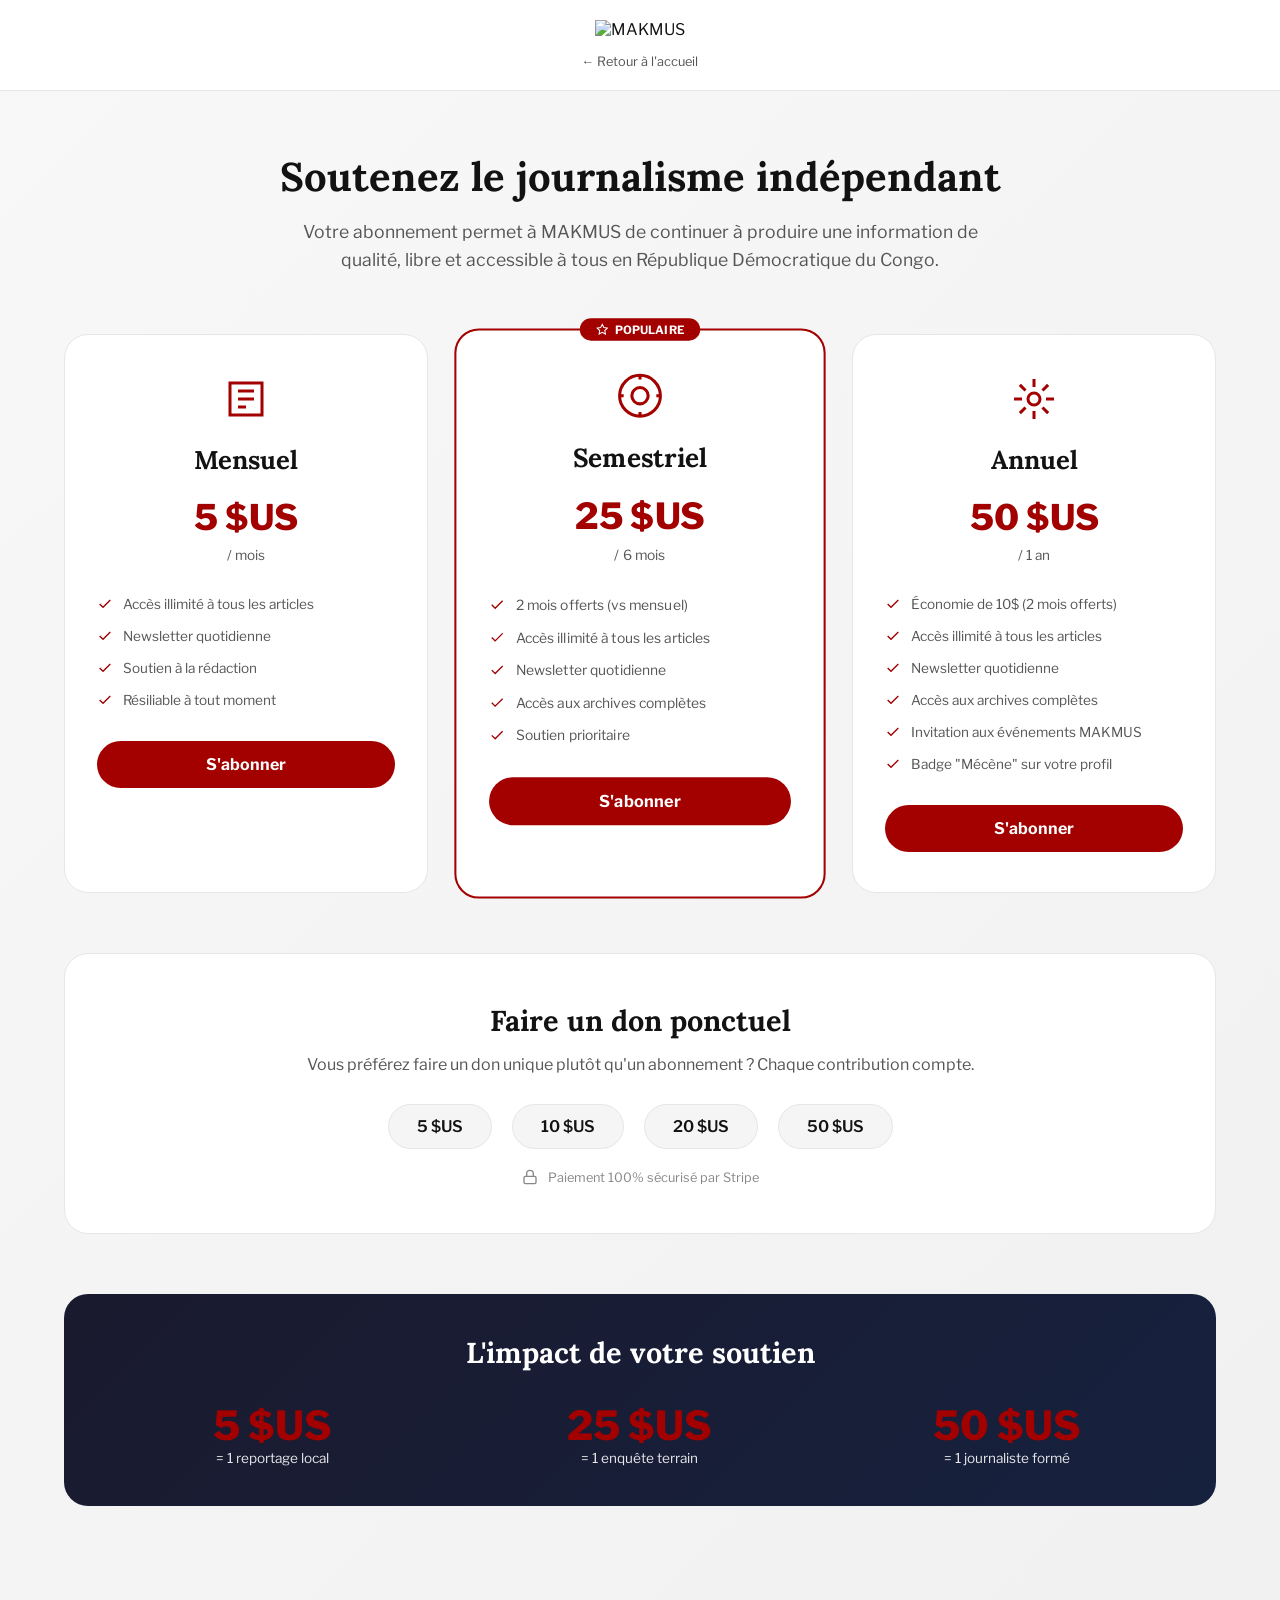
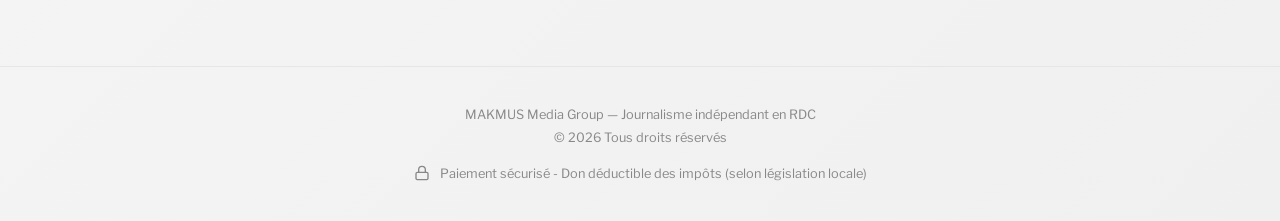
==== abonnement.html @ d2f43875 "Add abonnement.html for subscription and donation page" ====
<!DOCTYPE html>
<html lang="fr">
<head>
    <meta charset="UTF-8">
    <meta name="viewport" content="width=device-width, initial-scale=1.0, viewport-fit=cover">
    <title>Soutenir MAKMUS | Abonnements & Dons</title>
    
    <meta name="description" content="Soutenez le journalisme indépendant en RDC. Abonnez-vous à MAKMUS pour accéder à une information de qualité.">
    <meta name="theme-color" content="#a30000">
    
    <!-- Open Graph -->
    <meta property="og:type" content="website">
    <meta property="og:site_name" content="MAKMUS">
    <meta property="og:title" content="Soutenir MAKMUS - Abonnements">
    <meta property="og:description" content="Abonnez-vous à MAKMUS pour soutenir le journalisme indépendant en République Démocratique du Congo.">
    <meta property="og:image" content="https://i.postimg.cc/x88LbhZp/2-20251224-213424-0001.png">
    
    <!-- Fonts -->
    <link href="https://fonts.googleapis.com/css2?family=Libre+Franklin:wght@400;500;600;700;800&family=Lora:ital,wght@0,400;0,500;0,600;0,700;1,400&display=swap" rel="stylesheet">
    
    <style>
        /* ========================================
           VARIABLES & RESET
        ========================================= */
        :root {
            --red: #a30000;
            --red-dark: #7a0000;
            --black: #121212;
            --gray-dark: #333;
            --gray: #555;
            --gray-light: #888;
            --gray-bg: #f5f5f5;
            --border: #e6e6e6;
            --serif: 'Lora', 'Times New Roman', Georgia, serif;
            --sans: 'Libre Franklin', 'Helvetica Neue', Arial, sans-serif;
            --shadow-sm: 0 2px 8px rgba(0,0,0,0.08);
            --shadow-md: 0 4px 16px rgba(0,0,0,0.12);
            --transition: all 0.2s ease;
        }

        * {
            margin: 0;
            padding: 0;
            box-sizing: border-box;
        }

        body {
            font-family: var(--sans);
            background: linear-gradient(135deg, #f8f8f8 0%, #f0f0f0 100%);
            color: var(--black);
            min-height: 100vh;
        }

        /* Header */
        .donation-header {
            background: white;
            border-bottom: 1px solid var(--border);
            padding: 20px;
            text-align: center;
        }

        .donation-header img {
            height: 50px;
            width: auto;
        }

        .back-link {
            display: inline-block;
            margin-top: 15px;
            color: var(--gray);
            text-decoration: none;
            font-size: 0.8rem;
        }

        .back-link:hover {
            color: var(--red);
        }

        /* Container principal */
        .donation-container {
            max-width: 1200px;
            margin: 0 auto;
            padding: 60px 24px;
        }

        /* Hero section */
        .donation-hero {
            text-align: center;
            margin-bottom: 60px;
        }

        .donation-hero h1 {
            font-family: var(--serif);
            font-size: 2.5rem;
            font-weight: 700;
            margin-bottom: 16px;
            color: var(--black);
        }

        .donation-hero p {
            font-size: 1.1rem;
            color: var(--gray);
            max-width: 700px;
            margin: 0 auto;
            line-height: 1.6;
        }

        /* Grille des abonnements */
        .subscription-grid {
            display: grid;
            grid-template-columns: repeat(auto-fit, minmax(300px, 1fr));
            gap: 30px;
            margin-bottom: 60px;
        }

        .subscription-card {
            background: white;
            border-radius: 24px;
            padding: 40px 32px;
            text-align: center;
            transition: var(--transition);
            border: 1px solid var(--border);
            position: relative;
        }

        .subscription-card:hover {
            transform: translateY(-8px);
            box-shadow: var(--shadow-md);
            border-color: var(--red);
        }

        .subscription-card.popular {
            border: 2px solid var(--red);
            transform: scale(1.02);
        }

        .subscription-card.popular:hover {
            transform: translateY(-8px) scale(1.02);
        }

        .popular-badge {
            position: absolute;
            top: -12px;
            left: 50%;
            transform: translateX(-50%);
            background: var(--red);
            color: white;
            padding: 4px 16px;
            border-radius: 20px;
            font-size: 0.7rem;
            font-weight: 700;
            white-space: nowrap;
            display: flex;
            align-items: center;
            gap: 6px;
        }

        .subscription-icon {
            margin-bottom: 20px;
            display: flex;
            justify-content: center;
        }

        .subscription-icon svg {
            width: 48px;
            height: 48px;
            stroke: var(--red);
            stroke-width: 1.5;
            fill: none;
        }

        .subscription-card h3 {
            font-family: var(--serif);
            font-size: 1.6rem;
            font-weight: 700;
            margin-bottom: 8px;
        }

        .subscription-price {
            font-size: 2.2rem;
            font-weight: 800;
            color: var(--red);
            margin: 20px 0 8px;
        }

        .subscription-price small {
            font-size: 0.8rem;
            font-weight: 400;
            color: var(--gray-light);
        }

        .subscription-period {
            font-size: 0.85rem;
            color: var(--gray);
            margin-bottom: 20px;
        }

        .subscription-features {
            list-style: none;
            margin: 25px 0;
            text-align: left;
        }

        .subscription-features li {
            padding: 8px 0;
            font-size: 0.85rem;
            color: var(--gray);
            display: flex;
            align-items: center;
            gap: 10px;
        }

        .subscription-features li svg {
            width: 16px;
            height: 16px;
            stroke: var(--red);
            stroke-width: 2;
            flex-shrink: 0;
        }

        .btn-subscribe {
            background: var(--red);
            color: white;
            border: none;
            padding: 14px 24px;
            font-size: 1rem;
            font-weight: 700;
            border-radius: 50px;
            cursor: pointer;
            transition: var(--transition);
            width: 100%;
            text-decoration: none;
            display: inline-block;
        }

        .btn-subscribe:hover {
            background: var(--red-dark);
            transform: scale(1.02);
        }

        /* Section don libre */
        .donation-section {
            background: white;
            border-radius: 24px;
            padding: 48px;
            margin-top: 40px;
            text-align: center;
            border: 1px solid var(--border);
        }

        .donation-section h2 {
            font-family: var(--serif);
            font-size: 1.8rem;
            margin-bottom: 16px;
        }

        .donation-section p {
            color: var(--gray);
            margin-bottom: 30px;
        }

        .donation-buttons {
            display: flex;
            justify-content: center;
            gap: 20px;
            flex-wrap: wrap;
        }

        .donation-buttons a {
            background: var(--gray-bg);
            color: var(--black);
            border: 1px solid var(--border);
            padding: 12px 28px;
            border-radius: 50px;
            text-decoration: none;
            font-weight: 600;
            transition: var(--transition);
        }

        .donation-buttons a:hover {
            background: var(--red);
            color: white;
            border-color: var(--red);
        }

        /* Impact section */
        .impact-section {
            margin: 60px 0;
            padding: 40px;
            background: linear-gradient(135deg, #1a1a2e 0%, #16213e 100%);
            border-radius: 24px;
            color: white;
            text-align: center;
        }

        .impact-section h2 {
            font-family: var(--serif);
            font-size: 1.8rem;
            margin-bottom: 30px;
        }

        .impact-grid {
            display: grid;
            grid-template-columns: repeat(auto-fit, minmax(200px, 1fr));
            gap: 30px;
        }

        .impact-item {
            text-align: center;
        }

        .impact-number {
            font-size: 2.5rem;
            font-weight: 800;
            color: var(--red);
        }

        .impact-label {
            font-size: 0.85rem;
            opacity: 0.9;
        }

        /* Footer */
        .donation-footer {
            text-align: center;
            padding: 40px;
            border-top: 1px solid var(--border);
            margin-top: 40px;
            font-size: 0.8rem;
            color: var(--gray-light);
        }

        .secure-badge {
            display: flex;
            align-items: center;
            justify-content: center;
            gap: 10px;
            margin-top: 20px;
            font-size: 0.8rem;
            color: var(--gray-light);
        }

        .secure-badge svg {
            width: 16px;
            height: 16px;
            stroke: var(--gray-light);
            stroke-width: 2;
        }

        @media (max-width: 768px) {
            .donation-container {
                padding: 40px 20px;
            }
            
            .donation-hero h1 {
                font-size: 1.8rem;
            }
            
            .subscription-grid {
                grid-template-columns: 1fr;
                gap: 25px;
            }
            
            .subscription-card.popular {
                transform: scale(1);
            }
            
            .subscription-card.popular:hover {
                transform: translateY(-8px);
            }
            
            .donation-section {
                padding: 32px 20px;
            }
            
            .donation-buttons {
                gap: 12px;
            }
            
            .donation-buttons a {
                padding: 10px 20px;
                font-size: 0.9rem;
            }
            
            .subscription-icon svg {
                width: 40px;
                height: 40px;
            }
        }

        @media (max-width: 480px) {
            .donation-buttons {
                flex-direction: column;
                align-items: center;
            }
            
            .donation-buttons a {
                width: 100%;
                text-align: center;
            }
        }
    </style>
</head>
<body>

<header class="donation-header">
    <img src="https://logphtrdkpbfgtejtime.supabase.co/storage/v1/object/public/Photo,%20Image/Untitled%20folder/MAK_MUS__1_-removebg-preview.png" alt="MAKMUS">
    <div>
        <a href="index.html" class="back-link">← Retour à l'accueil</a>
    </div>
</header>

<main class="donation-container">
    <div class="donation-hero">
        <h1>Soutenez le journalisme indépendant</h1>
        <p>Votre abonnement permet à MAKMUS de continuer à produire une information de qualité, libre et accessible à tous en République Démocratique du Congo.</p>
    </div>

    <!-- Grille des abonnements -->
    <div class="subscription-grid">
        <!-- Offre Mensuelle -->
        <div class="subscription-card">
            <div class="subscription-icon">
                <svg viewBox="0 0 24 24" fill="none" stroke="currentColor" stroke-width="1.5">
                    <path d="M4 4h16v16H4zM8 8h8M8 12h8M8 16h4"/>
                </svg>
            </div>
            <h3>Mensuel</h3>
            <div class="subscription-price">5 $US</div>
            <div class="subscription-period">/ mois</div>
            <ul class="subscription-features">
                <li><svg viewBox="0 0 24 24" fill="none" stroke="currentColor" stroke-width="2"><polyline points="20 6 9 17 4 12"/></svg>Accès illimité à tous les articles</li>
                <li><svg viewBox="0 0 24 24" fill="none" stroke="currentColor" stroke-width="2"><polyline points="20 6 9 17 4 12"/></svg>Newsletter quotidienne</li>
                <li><svg viewBox="0 0 24 24" fill="none" stroke="currentColor" stroke-width="2"><polyline points="20 6 9 17 4 12"/></svg>Soutien à la rédaction</li>
                <li><svg viewBox="0 0 24 24" fill="none" stroke="currentColor" stroke-width="2"><polyline points="20 6 9 17 4 12"/></svg>Résiliable à tout moment</li>
            </ul>
            <a href="https://buy.stripe.com/test_dRm28rcgsdtucQGgWebbG02" target="_blank" class="btn-subscribe">
                S'abonner
            </a>
        </div>

        <!-- Offre Semestrielle (Populaire) -->
        <div class="subscription-card popular">
            <div class="popular-badge">
                <svg width="12" height="12" viewBox="0 0 24 24" fill="none" stroke="currentColor" stroke-width="2">
                    <polygon points="12 2 15.09 8.26 22 9.27 17 14.14 18.18 21.02 12 17.77 5.82 21.02 7 14.14 2 9.27 8.91 8.26 12 2"/>
                </svg>
                POPULAIRE
            </div>
            <div class="subscription-icon">
                <svg viewBox="0 0 24 24" fill="none" stroke="currentColor" stroke-width="1.5">
                    <circle cx="12" cy="12" r="10"/>
                    <circle cx="12" cy="12" r="4"/>
                    <line x1="12" y1="2" x2="12" y2="4"/>
                    <line x1="12" y1="20" x2="12" y2="22"/>
                    <line x1="2" y1="12" x2="4" y2="12"/>
                    <line x1="20" y1="12" x2="22" y2="12"/>
                </svg>
            </div>
            <h3>Semestriel</h3>
            <div class="subscription-price">25 $US</div>
            <div class="subscription-period">/ 6 mois</div>
            <ul class="subscription-features">
                <li><svg viewBox="0 0 24 24" fill="none" stroke="currentColor" stroke-width="2"><polyline points="20 6 9 17 4 12"/></svg>2 mois offerts (vs mensuel)</li>
                <li><svg viewBox="0 0 24 24" fill="none" stroke="currentColor" stroke-width="2"><polyline points="20 6 9 17 4 12"/></svg>Accès illimité à tous les articles</li>
                <li><svg viewBox="0 0 24 24" fill="none" stroke="currentColor" stroke-width="2"><polyline points="20 6 9 17 4 12"/></svg>Newsletter quotidienne</li>
                <li><svg viewBox="0 0 24 24" fill="none" stroke="currentColor" stroke-width="2"><polyline points="20 6 9 17 4 12"/></svg>Accès aux archives complètes</li>
                <li><svg viewBox="0 0 24 24" fill="none" stroke="currentColor" stroke-width="2"><polyline points="20 6 9 17 4 12"/></svg>Soutien prioritaire</li>
            </ul>
            <a href="https://buy.stripe.com/test_4gM8wPbco6126si49sbbG03" target="_blank" class="btn-subscribe">
                S'abonner
            </a>
        </div>

        <!-- Offre Annuelle -->
        <div class="subscription-card">
            <div class="subscription-icon">
                <svg viewBox="0 0 24 24" fill="none" stroke="currentColor" stroke-width="1.5">
                    <path d="M12 2v4M12 18v4M4.93 4.93l2.83 2.83M16.24 16.24l2.83 2.83M2 12h4M18 12h4M4.93 19.07l2.83-2.83M16.24 7.76l2.83-2.83"/>
                    <circle cx="12" cy="12" r="3"/>
                </svg>
            </div>
            <h3>Annuel</h3>
            <div class="subscription-price">50 $US</div>
            <div class="subscription-period">/ 1 an</div>
            <ul class="subscription-features">
                <li><svg viewBox="0 0 24 24" fill="none" stroke="currentColor" stroke-width="2"><polyline points="20 6 9 17 4 12"/></svg>Économie de 10$ (2 mois offerts)</li>
                <li><svg viewBox="0 0 24 24" fill="none" stroke="currentColor" stroke-width="2"><polyline points="20 6 9 17 4 12"/></svg>Accès illimité à tous les articles</li>
                <li><svg viewBox="0 0 24 24" fill="none" stroke="currentColor" stroke-width="2"><polyline points="20 6 9 17 4 12"/></svg>Newsletter quotidienne</li>
                <li><svg viewBox="0 0 24 24" fill="none" stroke="currentColor" stroke-width="2"><polyline points="20 6 9 17 4 12"/></svg>Accès aux archives complètes</li>
                <li><svg viewBox="0 0 24 24" fill="none" stroke="currentColor" stroke-width="2"><polyline points="20 6 9 17 4 12"/></svg>Invitation aux événements MAKMUS</li>
                <li><svg viewBox="0 0 24 24" fill="none" stroke="currentColor" stroke-width="2"><polyline points="20 6 9 17 4 12"/></svg>Badge "Mécène" sur votre profil</li>
            </ul>
            <a href="https://buy.stripe.com/test_8x228r80cexy8Aq49sbbG04" target="_blank" class="btn-subscribe">
                S'abonner
            </a>
        </div>
    </div>

    <!-- Section don libre -->
    <div class="donation-section">
        <h2>Faire un don ponctuel</h2>
        <p>Vous préférez faire un don unique plutôt qu'un abonnement ? Chaque contribution compte.</p>
        <div class="donation-buttons">
            <a href="https://buy.stripe.com/test_dRm28rcgsdtucQGgWebbG02">5 $US</a>
            <a href="https://buy.stripe.com/test_4gM8wPbco6126si49sbbG03">10 $US</a>
            <a href="https://buy.stripe.com/test_8x228r80cexy8Aq49sbbG04">20 $US</a>
            <a href="https://buy.stripe.com/test_8x228r80cexy8Aq49sbbG04">50 $US</a>
        </div>
        <div class="secure-badge">
            <svg viewBox="0 0 24 24" fill="none" stroke="currentColor" stroke-width="2">
                <rect x="3" y="11" width="18" height="11" rx="2" ry="2"/>
                <path d="M7 11V7a5 5 0 0 1 10 0v4"/>
            </svg>
            Paiement 100% sécurisé par Stripe
        </div>
    </div>

    <!-- Section impact -->
    <div class="impact-section">
        <h2>L'impact de votre soutien</h2>
        <div class="impact-grid">
            <div class="impact-item">
                <div class="impact-number">5 $US</div>
                <div class="impact-label">= 1 reportage local</div>
            </div>
            <div class="impact-item">
                <div class="impact-number">25 $US</div>
                <div class="impact-label">= 1 enquête terrain</div>
            </div>
            <div class="impact-item">
                <div class="impact-number">50 $US</div>
                <div class="impact-label">= 1 journaliste formé</div>
            </div>
        </div>
    </div>
</main>

<footer class="donation-footer">
    <p>MAKMUS Media Group — Journalisme indépendant en RDC</p>
    <p style="margin-top: 8px;">© 2026 Tous droits réservés</p>
    <div class="secure-badge">
        <svg viewBox="0 0 24 24" fill="none" stroke="currentColor" stroke-width="2">
            <rect x="3" y="11" width="18" height="11" rx="2" ry="2"/>
            <path d="M7 11V7a5 5 0 0 1 10 0v4"/>
        </svg>
        Paiement sécurisé - Don déductible des impôts (selon législation locale)
    </div>
</footer>

<script>
    // Analytics pour suivre les clics sur les boutons (optionnel)
    document.querySelectorAll('.btn-subscribe, .donation-buttons a').forEach(btn => {
        btn.addEventListener('click', function() {
            const text = this.textContent.trim();
            console.log(`Clic sur: ${text}`);
        });
    });
</script>
</body>
</html>
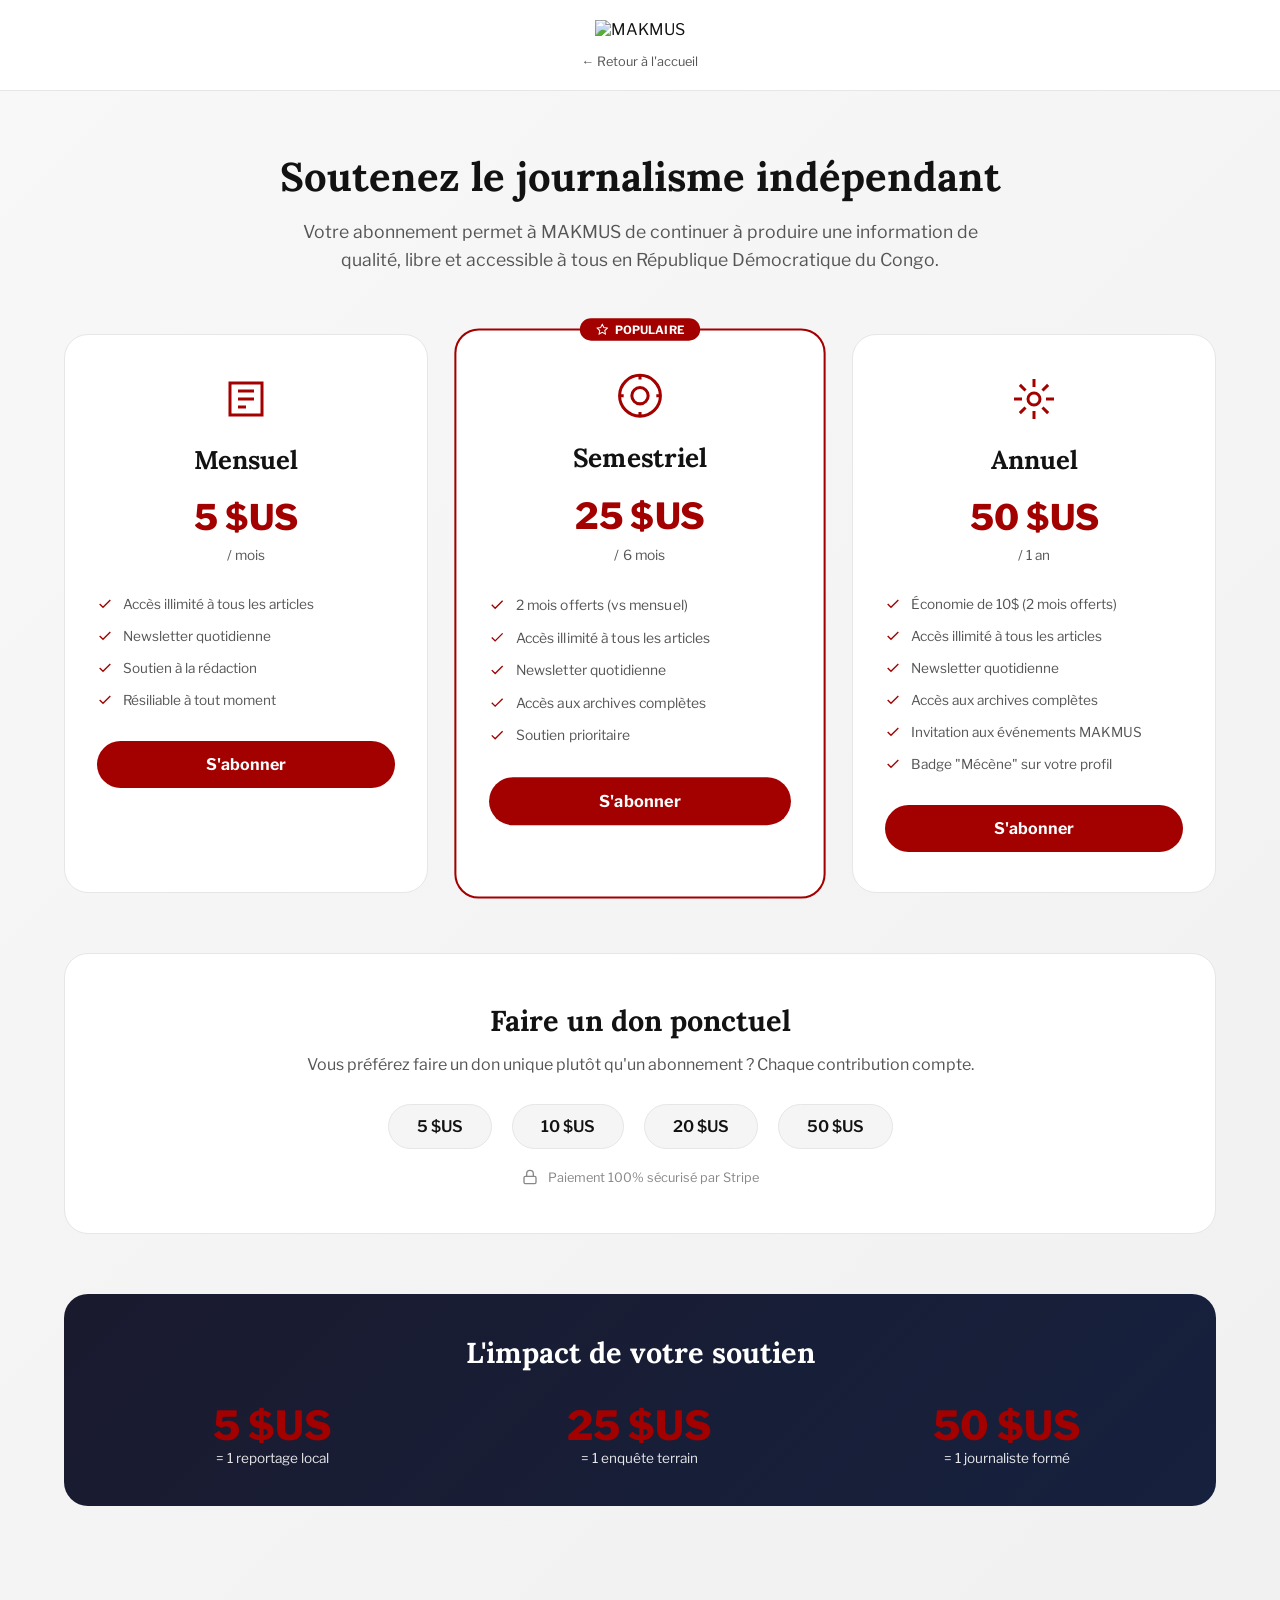
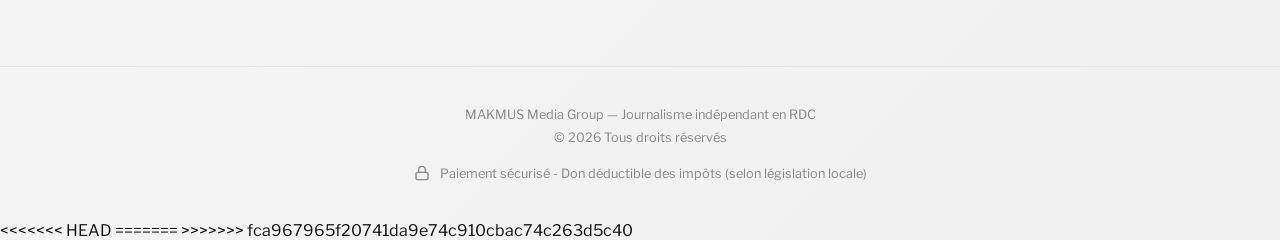
==== commit ea434219: "update projet" ====
--- a/abonnement.html
+++ b/abonnement.html
@@ -558,4 +558,8 @@
     });
 </script>
 </body>
+<<<<<<< HEAD
 </html>
+=======
+</html>
+>>>>>>> fca967965f20741da9e74c910cbac74c263d5c40
